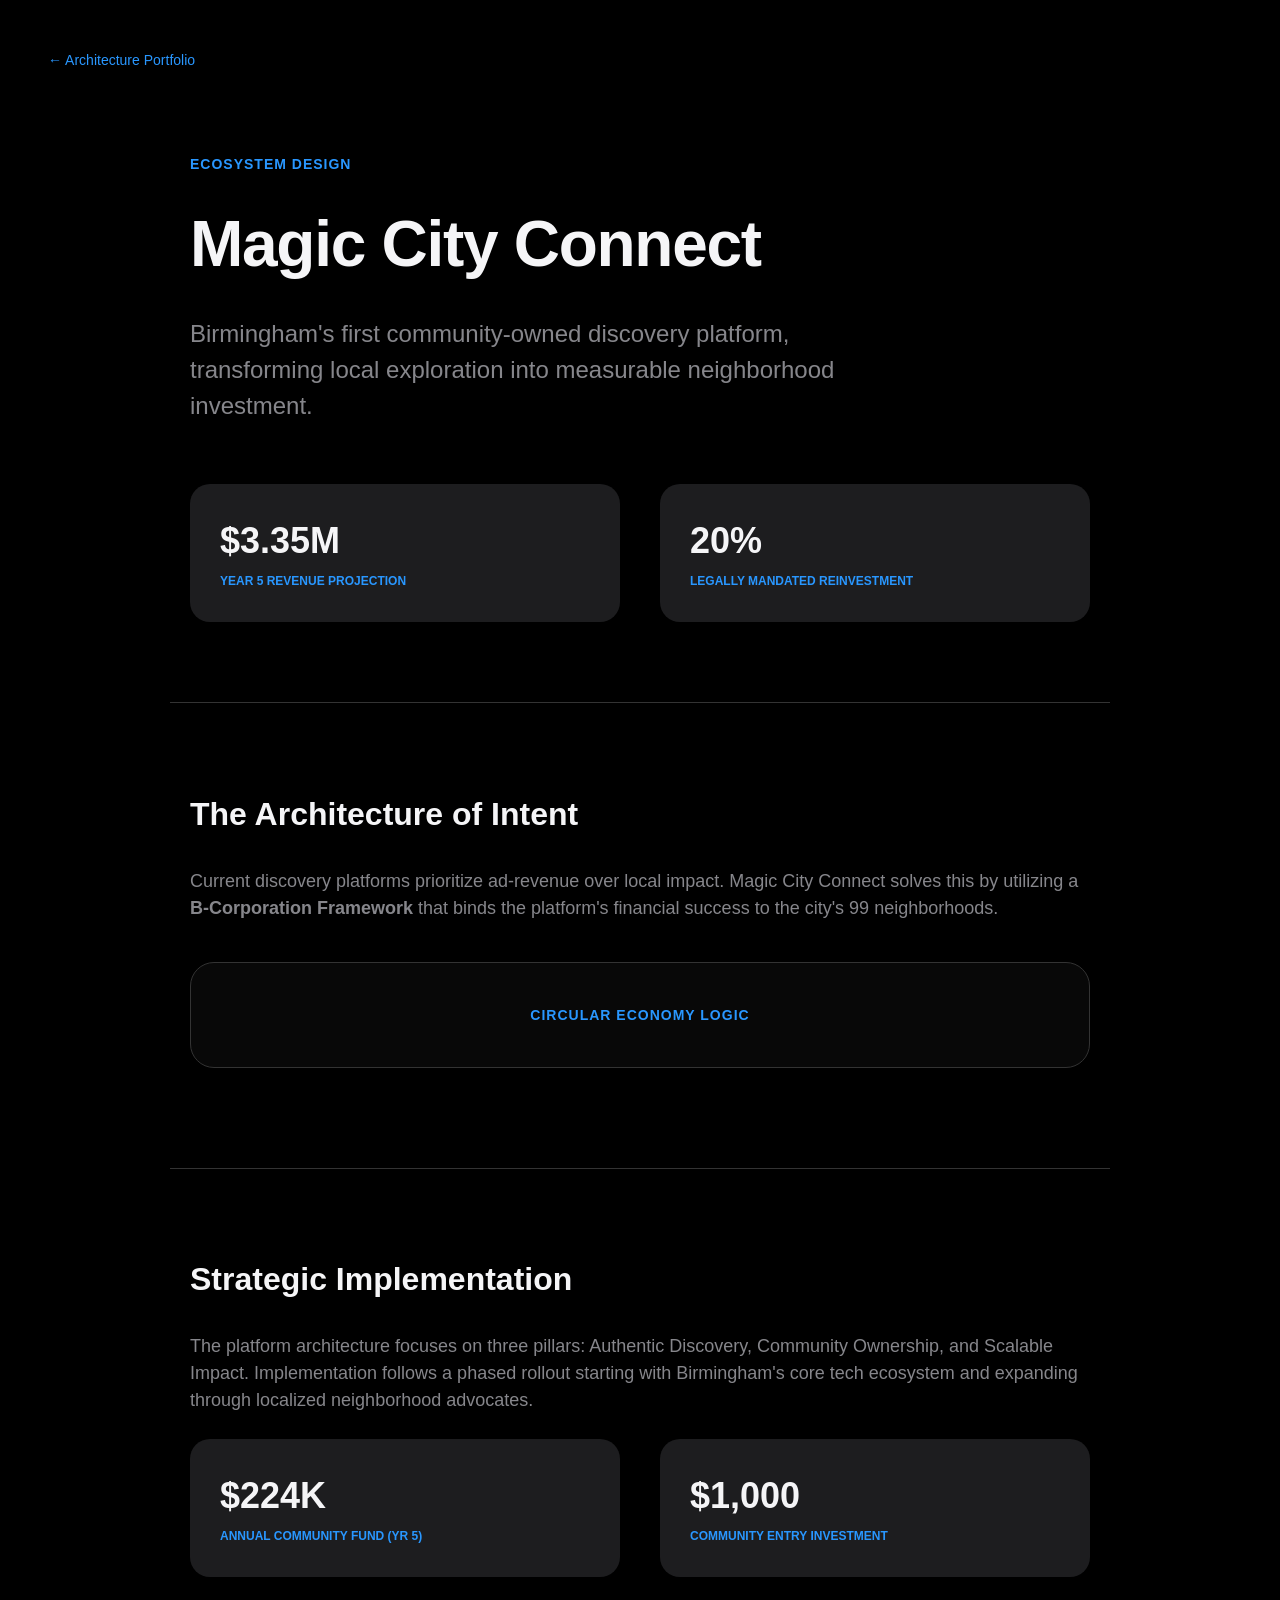
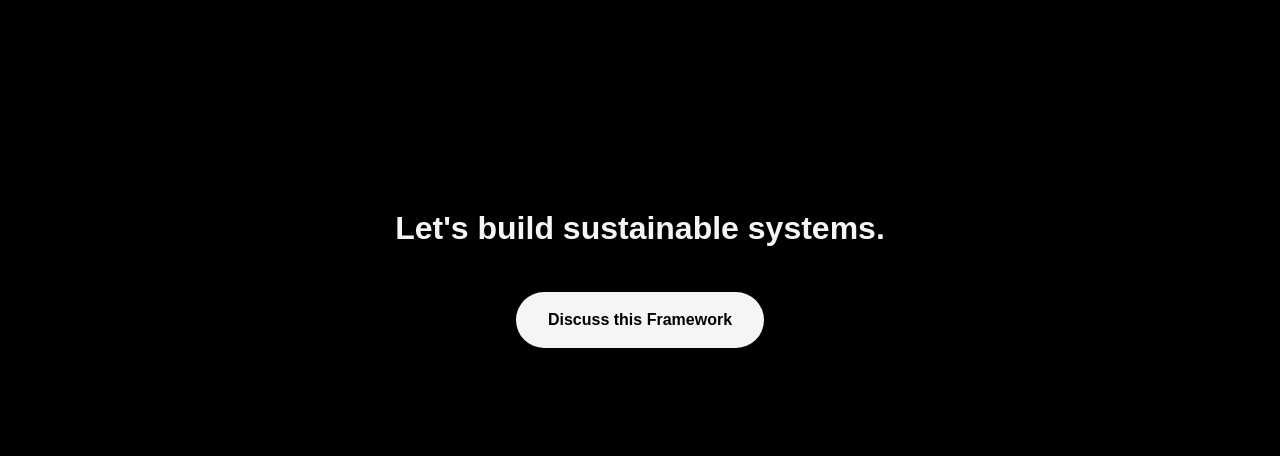
==== magic-city.html @ e2bc9f72 "Add files via upload" ====
<!DOCTYPE html>
<html lang="en">
<head>
    <meta charset="UTF-8">
    <meta name="viewport" content="width=device-width, initial-scale=1.0">
    <title>Magic City Connect | Case Study</title>
    <style>
        :root {
            --bg: #000000;
            --text: #f5f5f7;
            --secondary: #86868b;
            --accent: #2997ff;
            --card: #1d1d1f;
        }

        body {
            background-color: var(--bg);
            color: var(--text);
            font-family: -apple-system, BlinkMacSystemFont, "SF Pro Display", sans-serif;
            line-height: 1.5;
            -webkit-font-smoothing: antialiased;
        }

        nav { padding: 40px; }
        nav a { color: var(--accent); text-decoration: none; font-weight: 500; font-size: 14px; }

        header {
            max-width: 900px;
            margin: 0 auto;
            padding: 40px 20px;
            text-align: left;
        }

        .section-label { color: var(--accent); font-weight: 600; font-size: 14px; text-transform: uppercase; letter-spacing: 1px; }
        
        h1 { font-size: clamp(40px, 8vw, 64px); font-weight: 700; margin: 20px 0; letter-spacing: -0.02em; }
        
        .lead { font-size: 24px; color: var(--secondary); margin-bottom: 60px; max-width: 700px; }

        section { max-width: 900px; margin: 0 auto; padding: 60px 20px; border-top: 0.5px solid #333; }

        h2 { font-size: 32px; margin-bottom: 30px; }

        .impact-grid {
            display: grid;
            grid-template-columns: 1fr 1fr;
            gap: 40px;
            margin-bottom: 40px;
        }

        .impact-card {
            background: var(--card);
            padding: 30px;
            border-radius: 20px;
        }

        .impact-card b { font-size: 36px; display: block; color: var(--text); }
        .impact-card span { color: var(--accent); font-size: 12px; text-transform: uppercase; font-weight: 700; }

        p { font-size: 18px; color: var(--secondary); margin-bottom: 25px; }

        .diagram-container {
            background: #080808;
            border: 0.5px solid #333;
            border-radius: 24px;
            padding: 40px;
            text-align: center;
            margin: 40px 0;
        }

        footer { padding: 100px 20px; text-align: center; }
        .contact-btn {
            background: var(--text);
            color: var(--bg);
            padding: 16px 32px;
            border-radius: 30px;
            text-decoration: none;
            font-weight: 600;
            display: inline-block;
        }
    </style>
</head>
<body>

    <nav><a href="index.html">← Architecture Portfolio</a></nav>

    <header>
        <span class="section-label">Ecosystem Design</span>
        <h1>Magic City Connect</h1>
        <p class="lead">Birmingham's first community-owned discovery platform, transforming local exploration into measurable neighborhood investment.</p>
        
        <div class="impact-grid">
            <div class="impact-card">
                <b>$3.35M</b>
                <span>Year 5 Revenue Projection</span>
            </div>
            <div class="impact-card">
                <b>20%</b>
                <span>Legally Mandated Reinvestment</span>
            </div>
        </div>
    </header>

    <section>
        <h2>The Architecture of Intent</h2>
        <p>Current discovery platforms prioritize ad-revenue over local impact. Magic City Connect solves this by utilizing a <b>B-Corporation Framework</b> that binds the platform's financial success to the city's 99 neighborhoods.</p>
        
        <div class="diagram-container">
            <span class="section-label">Circular Economy Logic</span>
            
        </div>
    </section>

    <section>
        <h2>Strategic Implementation</h2>
        <p>The platform architecture focuses on three pillars: Authentic Discovery, Community Ownership, and Scalable Impact. Implementation follows a phased rollout starting with Birmingham's core tech ecosystem and expanding through localized neighborhood advocates.</p>
        
        <div class="impact-grid">
            <div class="impact-card">
                <b>$224K</b>
                <span>Annual Community Fund (Yr 5)</span>
            </div>
            <div class="impact-card">
                <b>$1,000</b>
                <span>Community Entry Investment</span>
            </div>
        </div>
    </section>

    <footer>
        <h2 style="margin-bottom: 40px;">Let's build sustainable systems.</h2>
        <a href="mailto:infinity@icgpty.com" class="contact-btn">Discuss this Framework</a>
    </footer>

</body>
</html>
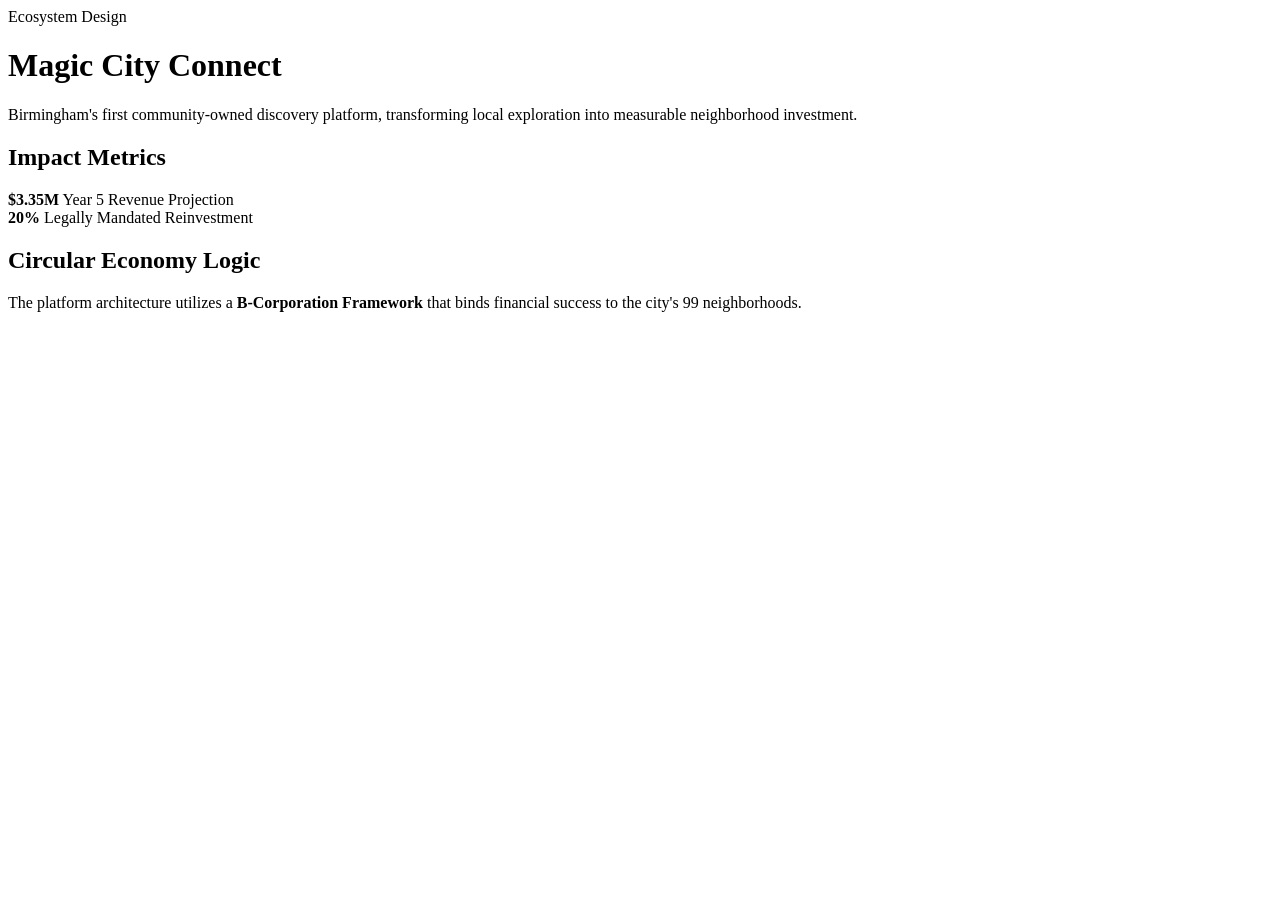
==== commit 930e9940: "Add files via upload ADA compliance" ====
--- a/magic-city.html
+++ b/magic-city.html
@@ -1,136 +1,47 @@
 <!DOCTYPE html>
 <html lang="en">
 <head>
-    <meta charset="UTF-8">
-    <meta name="viewport" content="width=device-width, initial-scale=1.0">
-    <title>Magic City Connect | Case Study</title>
-    <style>
-        :root {
-            --bg: #000000;
-            --text: #f5f5f7;
-            --secondary: #86868b;
-            --accent: #2997ff;
-            --card: #1d1d1f;
-        }
-
-        body {
-            background-color: var(--bg);
-            color: var(--text);
-            font-family: -apple-system, BlinkMacSystemFont, "SF Pro Display", sans-serif;
-            line-height: 1.5;
-            -webkit-font-smoothing: antialiased;
-        }
-
-        nav { padding: 40px; }
-        nav a { color: var(--accent); text-decoration: none; font-weight: 500; font-size: 14px; }
-
-        header {
-            max-width: 900px;
-            margin: 0 auto;
-            padding: 40px 20px;
-            text-align: left;
-        }
-
-        .section-label { color: var(--accent); font-weight: 600; font-size: 14px; text-transform: uppercase; letter-spacing: 1px; }
-        
-        h1 { font-size: clamp(40px, 8vw, 64px); font-weight: 700; margin: 20px 0; letter-spacing: -0.02em; }
-        
-        .lead { font-size: 24px; color: var(--secondary); margin-bottom: 60px; max-width: 700px; }
-
-        section { max-width: 900px; margin: 0 auto; padding: 60px 20px; border-top: 0.5px solid #333; }
-
-        h2 { font-size: 32px; margin-bottom: 30px; }
-
-        .impact-grid {
-            display: grid;
-            grid-template-columns: 1fr 1fr;
-            gap: 40px;
-            margin-bottom: 40px;
-        }
-
-        .impact-card {
-            background: var(--card);
-            padding: 30px;
-            border-radius: 20px;
-        }
-
-        .impact-card b { font-size: 36px; display: block; color: var(--text); }
-        .impact-card span { color: var(--accent); font-size: 12px; text-transform: uppercase; font-weight: 700; }
-
-        p { font-size: 18px; color: var(--secondary); margin-bottom: 25px; }
-
-        .diagram-container {
-            background: #080808;
-            border: 0.5px solid #333;
-            border-radius: 24px;
-            padding: 40px;
-            text-align: center;
-            margin: 40px 0;
-        }
-
-        footer { padding: 100px 20px; text-align: center; }
-        .contact-btn {
-            background: var(--text);
-            color: var(--bg);
-            padding: 16px 32px;
-            border-radius: 30px;
-            text-decoration: none;
-            font-weight: 600;
-            display: inline-block;
-        }
-    </style>
-</head>
-<body>
-
-    <nav><a href="index.html">← Architecture Portfolio</a></nav>
-
-    <header>
-        <span class="section-label">Ecosystem Design</span>
-        <h1>Magic City Connect</h1>
-        <p class="lead">Birmingham's first community-owned discovery platform, transforming local exploration into measurable neighborhood investment.</p>
-        
-        <div class="impact-grid">
-            <div class="impact-card">
-                <b>$3.35M</b>
-                <span>Year 5 Revenue Projection</span>
+    <title>Infinity Jasele | Platform Architect</title>
+    <meta name="title" content="Infinity Jasele | Platform Architect">
+    <meta name="description" content="Applying the spatial precision of visual couture to the engineering of digital ecosystems.">
+    
+    <meta property="og:type" content="website">
+    <meta property="og:url" content="https://infinityjasele.com/">
+    <meta property="og:title" content="Infinity Jasele | Platform Architect">
+    <meta property="og:description" content="Designing where human behavior meets platform logic. Explore strategic case studies including QuickConfirm™ and Magic City Connect.">
+    <meta property="og:image" content="https://yourdomain.com/preview-image.png">
+    
+    <meta property="twitter:card" content="summary_large_image">
+    <meta property="twitter:url" content="https://infinityjasele.com/">
+    <meta property="twitter:title" content="Infinity Jasele | Platform Architect">
+    <meta property="twitter:description" content="Sovereign Systems Architecture & Digital Transformation.">
+    <meta property="twitter:image" content="https://infinityjasele.com/preview-image.png">
+   
+    <main role="main">
+        <header role="banner">
+            <span class="section-label">Ecosystem Design</span>
+            <h1>Magic City Connect</h1>
+            <p class="lead">Birmingham's first community-owned discovery platform, transforming local exploration into measurable neighborhood investment.</p>
+        </header>
+    
+        <section id="impact">
+            <h2 class="sr-only">Impact Metrics</h2>
+            <div class="impact-grid">
+                <div class="impact-card">
+                    <b>$3.35M</b>
+                    <span>Year 5 Revenue Projection</span>
+                </div>
+                <div class="impact-card">
+                    <b>20%</b>
+                    <span>Legally Mandated Reinvestment</span>
+                </div>
             </div>
-            <div class="impact-card">
-                <b>20%</b>
-                <span>Legally Mandated Reinvestment</span>
-            </div>
-        </div>
-    </header>
-
-    <section>
-        <h2>The Architecture of Intent</h2>
-        <p>Current discovery platforms prioritize ad-revenue over local impact. Magic City Connect solves this by utilizing a <b>B-Corporation Framework</b> that binds the platform's financial success to the city's 99 neighborhoods.</p>
-        
-        <div class="diagram-container">
-            <span class="section-label">Circular Economy Logic</span>
+        </section>
+    
+        <section id="economy">
+            <h2>Circular Economy Logic</h2>
+            <p>The platform architecture utilizes a <strong>B-Corporation Framework</strong> that binds financial success to the city's 99 neighborhoods.</p>
             
-        </div>
-    </section>
-
-    <section>
-        <h2>Strategic Implementation</h2>
-        <p>The platform architecture focuses on three pillars: Authentic Discovery, Community Ownership, and Scalable Impact. Implementation follows a phased rollout starting with Birmingham's core tech ecosystem and expanding through localized neighborhood advocates.</p>
-        
-        <div class="impact-grid">
-            <div class="impact-card">
-                <b>$224K</b>
-                <span>Annual Community Fund (Yr 5)</span>
-            </div>
-            <div class="impact-card">
-                <b>$1,000</b>
-                <span>Community Entry Investment</span>
-            </div>
-        </div>
-    </section>
-
-    <footer>
-        <h2 style="margin-bottom: 40px;">Let's build sustainable systems.</h2>
-        <a href="mailto:infinity@icgpty.com" class="contact-btn">Discuss this Framework</a>
-    </footer>
-
-</body>
-</html>+            
+        </section>
+    </main>
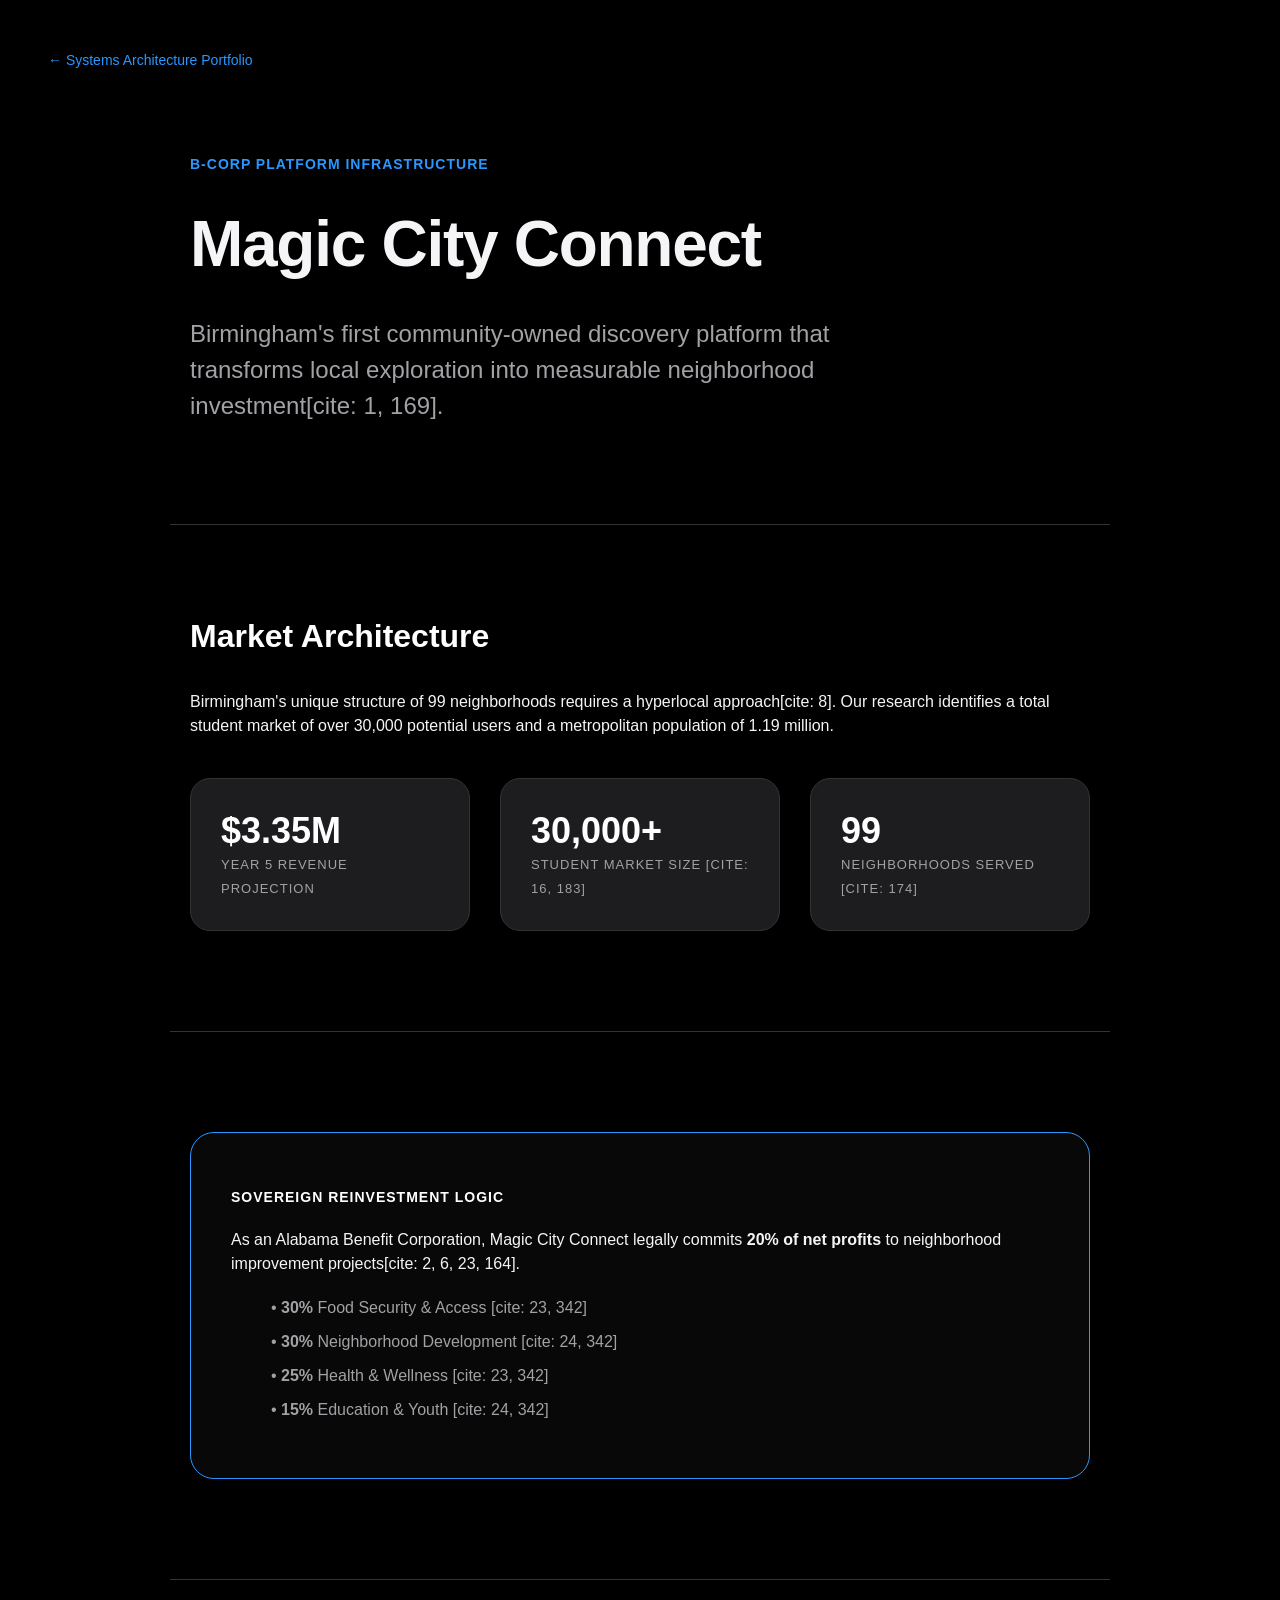
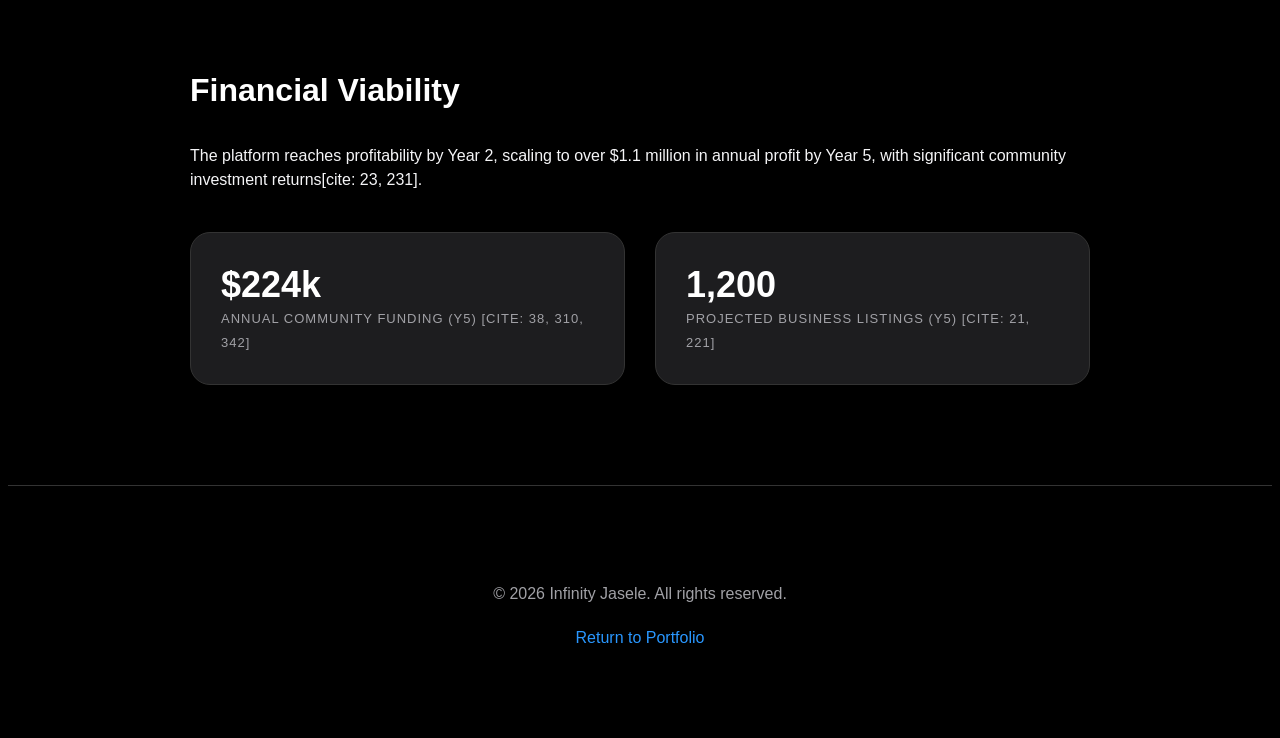
==== commit 8315f62e: "Add files via upload" ====
--- a/magic-city.html
+++ b/magic-city.html
@@ -16,32 +16,116 @@
     <meta property="twitter:title" content="Infinity Jasele | Platform Architect">
     <meta property="twitter:description" content="Sovereign Systems Architecture & Digital Transformation.">
     <meta property="twitter:image" content="https://infinityjasele.com/preview-image.png">
-   
+  
+    <meta charset="UTF-8">
+    <meta name="viewport" content="width=device-width, initial-scale=1.0">
+    <title>Magic City Connect | Case Study</title>
+    <style>
+        :root {
+            --bg: #000000;
+            --text: #f5f5f7;
+            --secondary: #a1a1a6; /* ADA AA Compliant Contrast */
+            --accent: #2997ff;
+            --card: #1d1d1f;
+        }
+
+        body {
+            background-color: var(--bg);
+            color: var(--text);
+            font-family: -apple-system, BlinkMacSystemFont, "SF Pro Display", sans-serif;
+            line-height: 1.5;
+            -webkit-font-smoothing: antialiased;
+        }
+
+        nav { padding: 40px; }
+        nav a { color: var(--accent); text-decoration: none; font-weight: 500; font-size: 14px; }
+
+        header { max-width: 900px; margin: 0 auto; padding: 40px 20px; }
+        .section-label { color: var(--accent); font-weight: 600; font-size: 14px; text-transform: uppercase; letter-spacing: 1px; }
+        h1 { font-size: clamp(40px, 8vw, 64px); font-weight: 700; margin: 20px 0; letter-spacing: -0.02em; }
+        .lead { font-size: 24px; color: var(--secondary); margin-bottom: 60px; max-width: 750px; }
+
+        section { max-width: 900px; margin: 0 auto; padding: 60px 20px; border-top: 0.5px solid #333; }
+        h2 { font-size: 32px; margin-bottom: 30px; color: #fff; }
+
+        .metrics-grid { display: grid; grid-template-columns: repeat(auto-fit, minmax(200px, 1fr)); gap: 30px; margin: 40px 0; }
+        .metric-card { background: var(--card); padding: 30px; border-radius: 20px; border: 0.5px solid #333; }
+        .metric-card b { font-size: 36px; display: block; color: #fff; line-height: 1.2; }
+        .metric-card span { color: var(--secondary); font-size: 13px; text-transform: uppercase; letter-spacing: 1px; }
+
+        .b-corp-box { background: #080808; border-radius: 24px; padding: 40px; border: 1px solid var(--accent); margin: 40px 0; }
+        .sr-only { position: absolute; width: 1px; height: 1px; padding: 0; margin: -1px; overflow: hidden; clip: rect(0,0,0,0); border: 0; }
+
+        footer { padding: 80px 20px; text-align: center; border-top: 0.5px solid #333; }
+    </style>
+</head>
+<body>
+
+    <nav role="navigation" aria-label="Main Navigation">
+        <a href="index.html">← Systems Architecture Portfolio</a>
+    </nav>
+
+    <header role="banner">
+        <span class="section-label">B-Corp Platform Infrastructure</span>
+        <h1>Magic City Connect</h1>
+        <p class="lead">Birmingham's first community-owned discovery platform that transforms local exploration into measurable neighborhood investment[cite: 1, 169].</p>
+    </header>
+
     <main role="main">
-        <header role="banner">
-            <span class="section-label">Ecosystem Design</span>
-            <h1>Magic City Connect</h1>
-            <p class="lead">Birmingham's first community-owned discovery platform, transforming local exploration into measurable neighborhood investment.</p>
-        </header>
-    
-        <section id="impact">
-            <h2 class="sr-only">Impact Metrics</h2>
-            <div class="impact-grid">
-                <div class="impact-card">
+        <section id="market">
+            <h2>Market Architecture</h2>
+            <p>Birmingham's unique structure of 99 neighborhoods requires a hyperlocal approach[cite: 8]. Our research identifies a total student market of over 30,000 potential users and a metropolitan population of 1.19 million.</p>
+            
+            <div class="metrics-grid">
+                <div class="metric-card">
                     <b>$3.35M</b>
-                    <span>Year 5 Revenue Projection</span>
+                    <span>Year 5 Revenue Projection </span>
                 </div>
-                <div class="impact-card">
-                    <b>20%</b>
-                    <span>Legally Mandated Reinvestment</span>
+                <div class="metric-card">
+                    <b>30,000+</b>
+                    <span>Student Market Size [cite: 16, 183]</span>
+                </div>
+                <div class="metric-card">
+                    <b>99</b>
+                    <span>Neighborhoods Served [cite: 174]</span>
                 </div>
             </div>
         </section>
-    
-        <section id="economy">
-            <h2>Circular Economy Logic</h2>
-            <p>The platform architecture utilizes a <strong>B-Corporation Framework</strong> that binds financial success to the city's 99 neighborhoods.</p>
+
+        <section id="b-corp">
+            <div class="b-corp-box">
+                <h3 class="section-label" style="margin-bottom:20px; color: #fff;">Sovereign Reinvestment Logic</h3>
+                <p>As an Alabama Benefit Corporation, Magic City Connect legally commits <strong>20% of net profits</strong> to neighborhood improvement projects[cite: 2, 6, 23, 164].</p>
+                <ul style="margin-top:20px; color: var(--secondary); list-style: none;">
+                    <li style="margin-bottom:10px;">• <strong>30%</strong> Food Security & Access [cite: 23, 342]</li>
+                    <li style="margin-bottom:10px;">• <strong>30%</strong> Neighborhood Development [cite: 24, 342]</li>
+                    <li style="margin-bottom:10px;">• <strong>25%</strong> Health & Wellness [cite: 23, 342]</li>
+                    <li style="margin-bottom:10px;">• <strong>15%</strong> Education & Youth [cite: 24, 342]</li>
+                </ul>
+            </div>
+        </section>
+
+        <section id="projections">
+            <h2>Financial Viability</h2>
+            <p>The platform reaches profitability by Year 2, scaling to over $1.1 million in annual profit by Year 5, with significant community investment returns[cite: 23, 231].</p>
             
-            
+            <div class="metrics-grid">
+                <div class="metric-card">
+                    <b>$224k</b>
+                    <span>Annual Community Funding (Y5) [cite: 38, 310, 342]</span>
+                </div>
+                <div class="metric-card">
+                    <b>1,200</b>
+                    <span>Projected Business Listings (Y5) [cite: 21, 221]</span>
+                </div>
+            </div>
         </section>
-    </main>+    </main>
+
+    <footer role="contentinfo">
+        <p style="color: var(--secondary); margin-bottom: 20px;">© 2026 Infinity Jasele. All rights reserved.</p>
+        <a href="index.html" style="color: var(--accent); text-decoration: none;">Return to Portfolio</a>
+    </footer>
+
+</body>
+</html>
